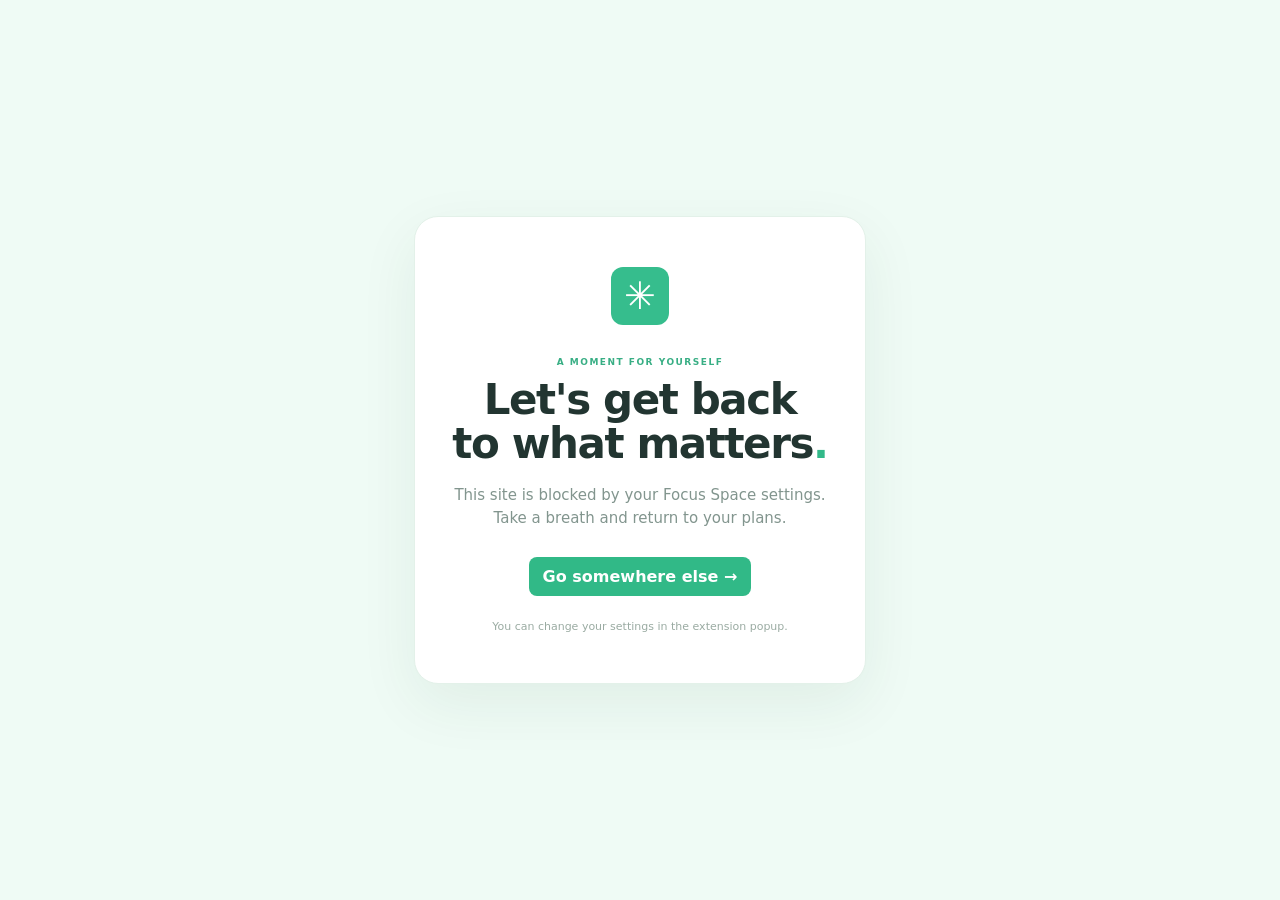
==== src/blocked/index.html @ 11a3bd18 "Upgrade extension with focus dashboard and blocking controls" ====
<!doctype html><html lang="en"><head><meta charset="utf-8"><meta name="viewport" content="width=device-width, initial-scale=1"><title>Time to focus</title><link rel="stylesheet" href="../styles/main.css"></head><body class="blocked"><main class="blocked-card"><div class="blocked-icon">✳</div><span class="eyebrow">A MOMENT FOR YOURSELF</span><h1>Let's get back<br>to what matters<span>.</span></h1><p>This site is blocked by your Focus Space settings. Take a breath and return to your plans.</p><a class="primary link" href="https://www.google.com/">Go somewhere else →</a><small>You can change your settings in the extension popup.</small></main></body></html>
---- src/styles/main.css ----
:root{font-family:Inter,system-ui,-apple-system,"Segoe UI",sans-serif;color:#223531;background:#f3fbf7;font-synthesis:none}*{box-sizing:border-box}body{margin:0;width:420px}header{background:#fff;display:flex;align-items:center;justify-content:space-between;padding:18px 22px;border-bottom:1px solid #e4efea}.brand{display:flex;gap:10px;align-items:center}.logo,.blocked-icon{display:grid;place-items:center;background:#36bd8d;color:white;border-radius:12px;width:37px;height:37px;font-size:26px}.brand strong{font-size:18px;letter-spacing:-.7px}.brand strong span,h1 span,footer span{color:#32b989}.brand small{display:block;font-size:8px;letter-spacing:1.2px;color:#8ca29a;font-weight:700}.badge,.pill{font-size:10px;font-weight:800;color:#279b73;background:#e8f8f0;padding:7px 9px;border-radius:30px}.badge{letter-spacing:.7px}main{padding:20px 22px}.intro{display:flex;justify-content:space-between;align-items:center;padding:5px 0 20px}.eyebrow{font-size:9px;letter-spacing:1.5px;color:#38ae84;font-weight:800}h1{font-size:31px;letter-spacing:-1.4px;line-height:1.05;margin:9px 0}p{color:#82958e;font-size:12px;line-height:1.5;margin:4px 0}.orb{width:80px;height:80px;border-radius:50%;background:#d2f7e8;display:grid;place-items:center;color:#45c596;font-size:48px}nav{display:flex;gap:5px;border-bottom:1px solid #dcece4;margin-bottom:19px}.nav{border:0;background:none;padding:12px 13px;color:#83958e;cursor:pointer;font-weight:700;font-size:12px;border-bottom:2px solid transparent}.nav.active{color:#1e9d71;border-color:#32bd8d}.section-title{display:flex;align-items:center;justify-content:space-between;margin-bottom:16px}h2{font-size:18px;letter-spacing:-.5px;margin:0}h3{font-size:13px;margin:20px 0 10px}form,.stat{background:#fff;border:1px solid #e5efe9;border-radius:14px;padding:15px;box-shadow:0 8px 22px #1b5c3b0b}label{display:block;font-size:10px;font-weight:750;color:#657d72;margin:0 0 6px}.row,.fields{display:flex;gap:8px}.fields{margin-top:12px}.fields>div{flex:1;min-width:0}input:not([type=checkbox]),select{width:100%;border:1px solid #dce9e2;background:#fafdfa;border-radius:8px;padding:10px;color:#2c4339;font:inherit;font-size:12px;outline:none}input:focus,select:focus{border-color:#37bf90}.primary{background:#31b987;color:white;border:0;border-radius:8px;padding:10px 14px;white-space:nowrap;font-weight:750;cursor:pointer}.primary:hover{background:#279f75}#message{color:#258d6a;margin:5px 0 0}.days{display:flex;gap:5px}.day{position:relative;border-radius:50%;background:#eef5f1;width:31px;height:31px;display:grid;place-items:center;cursor:pointer}.day:has(input:checked){background:#34bd8c;color:white}.day input{position:absolute;opacity:0}.list{margin-top:12px}.item{display:flex;align-items:center;gap:10px;background:#fff;border:1px solid #e5efe9;border-radius:12px;padding:11px;margin-bottom:8px}.site-icon{width:37px;height:37px;flex:none;display:grid;place-items:center;border-radius:10px;background:#eaf9f1;color:#2eaa7e;font-weight:800}.item-info{min-width:0;flex:1}.item-info strong{display:block;font-size:12px;overflow-wrap:anywhere}.item-info small{display:block;color:#91a29a;font-size:10px;margin-top:4px;overflow-wrap:anywhere}.remove,.text-button{border:0;background:none;color:#a0aea7;font-size:11px;cursor:pointer}.remove:hover,.text-button:hover{color:#d15f5f}.empty,.note{font-size:11px;color:#8da097;padding:14px;text-align:center}.note{text-align:left;background:#e5f8ef;border-radius:9px}.toggle{accent-color:#31b987;width:19px;height:19px}.stat span,.stat small{display:block;color:#8aa097;font-size:10px}.stat strong{display:block;font-size:29px;margin:6px 0}.chart{height:100px;display:flex;align-items:end;gap:12px;padding:6px 10px 0;border-bottom:1px solid #e0eee6}.bar-column{height:100%;flex:1;display:flex;align-items:center;flex-direction:column;justify-content:end}.bar{width:100%;max-width:25px;background:#47c596;border-radius:5px 5px 0 0}.bar-column small{font-size:9px;color:#91a29a;margin:5px}.usage-row{display:flex;justify-content:space-between;font-size:11px;padding:8px 2px;border-bottom:1px solid #edf3ef}footer{font-size:10px;color:#a2b3a9;margin-top:25px;text-align:center}.blocked{width:auto;min-height:100vh;display:grid;place-items:center;background:#effbf5}.blocked-card{max-width:510px;text-align:center;padding:50px 35px;background:white;border:1px solid #e3f1e9;border-radius:24px;box-shadow:0 20px 60px #164d2e12}.blocked-icon{margin:0 auto 25px;width:58px;height:58px;font-size:38px}.blocked h1{font-size:42px}.blocked p{font-size:15px;max-width:380px;margin:18px auto 28px}.link{display:inline-block;text-decoration:none}.blocked small{display:block;color:#9aaba2;margin-top:24px;font-size:11px}[hidden]{display:none!important}
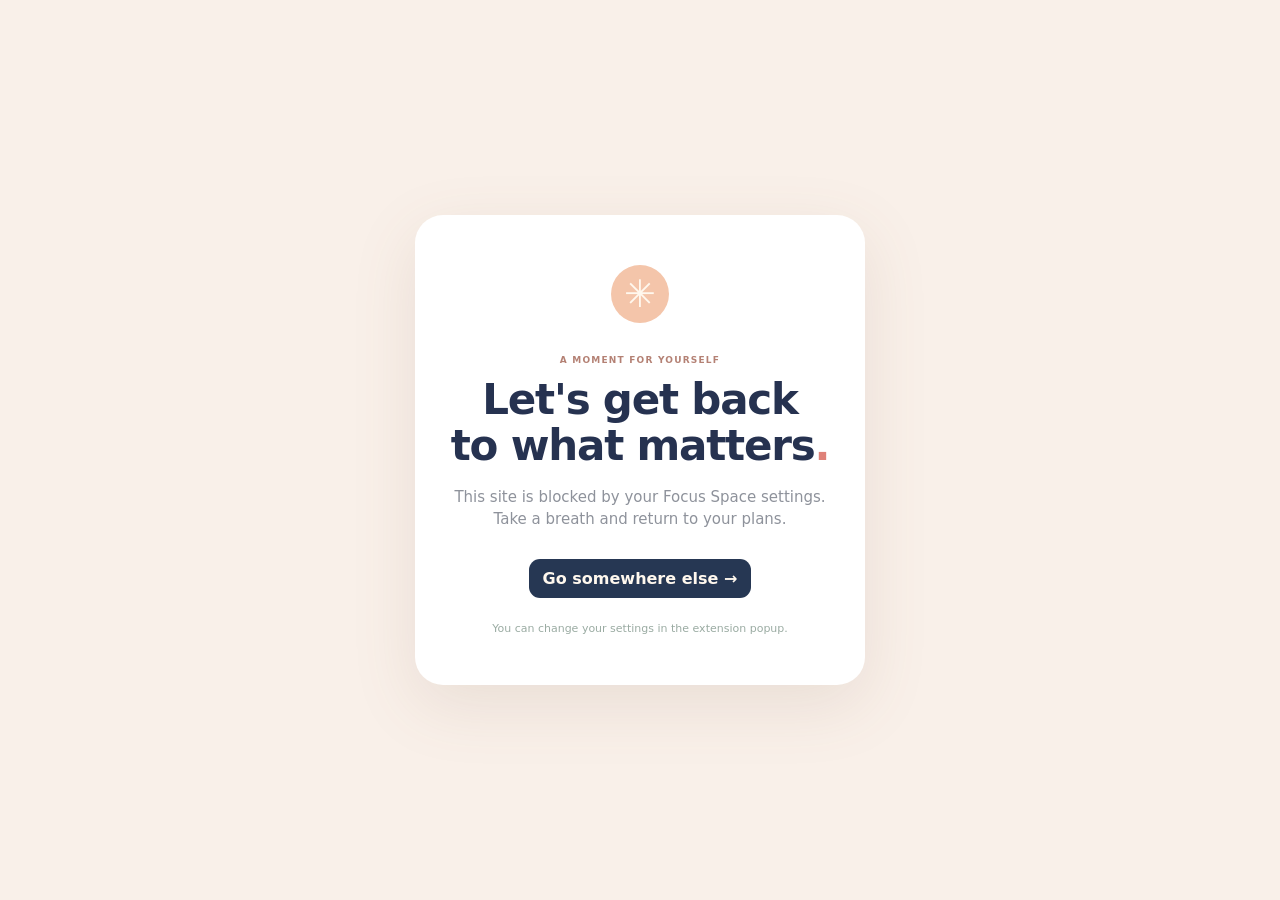
==== commit 0db6e32d: "Refresh focus dashboard with pastel styling" ====
--- a/src/blocked/index.html
+++ b/src/blocked/index.html
@@ -1 +1 @@
-<!doctype html><html lang="en"><head><meta charset="utf-8"><meta name="viewport" content="width=device-width, initial-scale=1"><title>Time to focus</title><link rel="stylesheet" href="../styles/main.css"></head><body class="blocked"><main class="blocked-card"><div class="blocked-icon">✳</div><span class="eyebrow">A MOMENT FOR YOURSELF</span><h1>Let's get back<br>to what matters<span>.</span></h1><p>This site is blocked by your Focus Space settings. Take a breath and return to your plans.</p><a class="primary link" href="https://www.google.com/">Go somewhere else →</a><small>You can change your settings in the extension popup.</small></main></body></html>
+<!doctype html><html lang="en"><head><meta charset="utf-8"><meta name="viewport" content="width=device-width, initial-scale=1"><title>Time to focus</title><link rel="stylesheet" href="../styles/main.css"><link rel="stylesheet" href="../styles/pastel.css"></head><body class="blocked"><main class="blocked-card"><div class="blocked-icon">✳</div><span class="eyebrow">A MOMENT FOR YOURSELF</span><h1>Let's get back<br>to what matters<span>.</span></h1><p>This site is blocked by your Focus Space settings. Take a breath and return to your plans.</p><a class="primary link" href="https://www.google.com/">Go somewhere else →</a><small>You can change your settings in the extension popup.</small></main></body></html>
--- a/src/styles/pastel.css
+++ b/src/styles/pastel.css
@@ -0,0 +1,2 @@
+/* A soft, playful layer inspired by wellness dashboards. */
+:root{color:#292c3b;background:#fbf7f4}body{background:#fbf7f4}header{background:#fbf7f4;border:0;padding:20px 22px 14px}.brand{gap:9px}.logo{border-radius:50%;background:#263250;color:#fff3da;width:38px;height:38px;font-size:22px}.brand strong{font-size:18px;color:#263250}.brand strong span,h1 span,footer span{color:#df8178}.brand small{color:#a59998;letter-spacing:1px}.badge{background:#f6e6dd;color:#af7b70;font-size:9px;letter-spacing:.5px}main{padding:8px 18px 18px}.intro{position:relative;overflow:hidden;min-height:164px;background:#dcebc9;border-radius:22px;padding:23px 20px;margin-bottom:14px}.intro:before{content:"";position:absolute;width:165px;height:165px;right:-24px;bottom:-85px;border-radius:50%;background:#bbd7ab}.intro:after{content:"✦";position:absolute;right:35px;top:24px;color:#fef7de;font-size:18px}.intro>div:first-child{position:relative;z-index:1}.eyebrow{color:#718b69;font-size:9px;letter-spacing:1.2px}h1{color:#263250;font-size:29px;letter-spacing:-1.2px;line-height:1.08;margin:10px 0}.intro p{color:#687d69;max-width:195px;font-size:11px}.orb{position:absolute;right:23px;bottom:21px;width:76px;height:76px;border:8px solid #f5f8e5;background:#f4c5aa;color:#fff8e8;font-size:36px;box-shadow:0 7px 0 #bbd7ab}.orb span{transform:rotate(-15deg)}nav{background:#fff;border:1px solid #f0e9e4;padding:5px;border-radius:15px;gap:3px;margin-bottom:20px;box-shadow:0 5px 20px #5f4c4210}.nav{flex:1;border:0;border-radius:11px;padding:10px 6px;color:#9a9ba5;font-size:11px}.nav.active{border:0;color:#344158;background:#f9e9df}.section-title{margin:0 3px 14px}h2{font-size:18px;color:#263250}h3{color:#374158}.section-title p{color:#9a9aa1}.pill{background:#e7f1dc;color:#718b69}form,.stat{border:0;background:#fff;border-radius:19px;padding:17px;box-shadow:0 7px 22px #7661550d}label{color:#6d7180;font-size:10px}input:not([type=checkbox]),select{background:#faf8f6;border-color:#eee9e6;border-radius:11px;color:#344158}input:focus,select:focus{border-color:#c7dcae}.primary{background:#263753;border-radius:11px;color:#fff8ee}.primary:hover{background:#435675}#message{color:#b66d68}.day{background:#f7f2ef;color:#85868c}.day:has(input:checked){background:#a7c990;color:#263753}.item{border:0;border-radius:16px;box-shadow:0 5px 18px #715b5010;padding:12px}.item:nth-child(4n+1) .site-icon{background:#f9dfd8;color:#ba776e}.item:nth-child(4n+2) .site-icon{background:#dceef0;color:#6c9ca2}.item:nth-child(4n+3) .site-icon{background:#f8e9ca;color:#aa8d59}.item:nth-child(4n+4) .site-icon{background:#e4efd8;color:#78996d}.site-icon{border-radius:12px}.item-info strong{color:#344158}.item-info small,.empty{color:#a3a1a5}.note{background:#f9e9df;color:#987e76;border-radius:13px}.toggle{accent-color:#98bf86}.stat{background:#dceef0}.stat span,.stat small{color:#748f98}.stat strong{color:#263753}.bar{background:#a6c994;border-radius:8px 8px 0 0}.chart{border-color:#ede6e1}.usage-row{border-color:#f1eae6}.blocked{background:#f9f0e9}.blocked-card{border:0;border-radius:28px;box-shadow:0 20px 65px #7c5f5020}.blocked-icon{background:#f4c5aa;color:#fff8ee;border-radius:50%}.blocked .eyebrow{color:#b48174}.blocked h1 span{color:#df8178}.blocked p{color:#8e929b}footer{color:#b3a7a2}
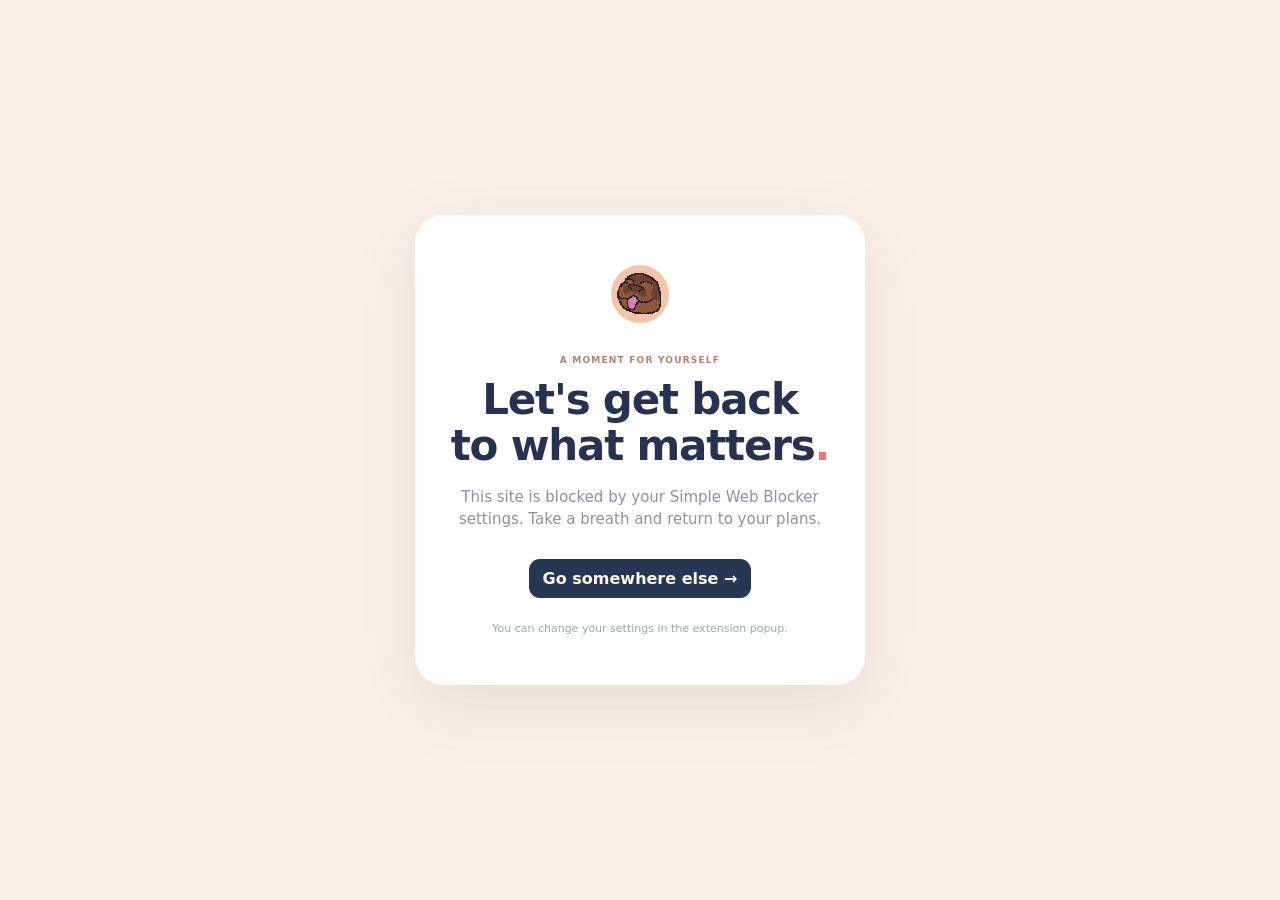
==== commit fb979c8d: "Add mascot branding for Simple Web Blocker" ====
--- a/src/blocked/index.html
+++ b/src/blocked/index.html
@@ -1 +1 @@
-<!doctype html><html lang="en"><head><meta charset="utf-8"><meta name="viewport" content="width=device-width, initial-scale=1"><title>Time to focus</title><link rel="stylesheet" href="../styles/main.css"><link rel="stylesheet" href="../styles/pastel.css"></head><body class="blocked"><main class="blocked-card"><div class="blocked-icon">✳</div><span class="eyebrow">A MOMENT FOR YOURSELF</span><h1>Let's get back<br>to what matters<span>.</span></h1><p>This site is blocked by your Focus Space settings. Take a breath and return to your plans.</p><a class="primary link" href="https://www.google.com/">Go somewhere else →</a><small>You can change your settings in the extension popup.</small></main></body></html>
+<!doctype html><html lang="en"><head><meta charset="utf-8"><meta name="viewport" content="width=device-width, initial-scale=1"><title>Time to focus</title><link rel="stylesheet" href="../styles/main.css"><link rel="stylesheet" href="../styles/pastel.css"></head><body class="blocked"><main class="blocked-card"><img class="blocked-icon mascot" src="../../assets/icons/logo.png" alt=""><span class="eyebrow">A MOMENT FOR YOURSELF</span><h1>Let's get back<br>to what matters<span>.</span></h1><p>This site is blocked by your Simple Web Blocker settings. Take a breath and return to your plans.</p><a class="primary link" href="https://www.google.com/">Go somewhere else →</a><small>You can change your settings in the extension popup.</small></main></body></html>
--- a/src/styles/pastel.css
+++ b/src/styles/pastel.css
@@ -1,2 +1,3 @@
 /* A soft, playful layer inspired by wellness dashboards. */
 :root{color:#292c3b;background:#fbf7f4}body{background:#fbf7f4}header{background:#fbf7f4;border:0;padding:20px 22px 14px}.brand{gap:9px}.logo{border-radius:50%;background:#263250;color:#fff3da;width:38px;height:38px;font-size:22px}.brand strong{font-size:18px;color:#263250}.brand strong span,h1 span,footer span{color:#df8178}.brand small{color:#a59998;letter-spacing:1px}.badge{background:#f6e6dd;color:#af7b70;font-size:9px;letter-spacing:.5px}main{padding:8px 18px 18px}.intro{position:relative;overflow:hidden;min-height:164px;background:#dcebc9;border-radius:22px;padding:23px 20px;margin-bottom:14px}.intro:before{content:"";position:absolute;width:165px;height:165px;right:-24px;bottom:-85px;border-radius:50%;background:#bbd7ab}.intro:after{content:"✦";position:absolute;right:35px;top:24px;color:#fef7de;font-size:18px}.intro>div:first-child{position:relative;z-index:1}.eyebrow{color:#718b69;font-size:9px;letter-spacing:1.2px}h1{color:#263250;font-size:29px;letter-spacing:-1.2px;line-height:1.08;margin:10px 0}.intro p{color:#687d69;max-width:195px;font-size:11px}.orb{position:absolute;right:23px;bottom:21px;width:76px;height:76px;border:8px solid #f5f8e5;background:#f4c5aa;color:#fff8e8;font-size:36px;box-shadow:0 7px 0 #bbd7ab}.orb span{transform:rotate(-15deg)}nav{background:#fff;border:1px solid #f0e9e4;padding:5px;border-radius:15px;gap:3px;margin-bottom:20px;box-shadow:0 5px 20px #5f4c4210}.nav{flex:1;border:0;border-radius:11px;padding:10px 6px;color:#9a9ba5;font-size:11px}.nav.active{border:0;color:#344158;background:#f9e9df}.section-title{margin:0 3px 14px}h2{font-size:18px;color:#263250}h3{color:#374158}.section-title p{color:#9a9aa1}.pill{background:#e7f1dc;color:#718b69}form,.stat{border:0;background:#fff;border-radius:19px;padding:17px;box-shadow:0 7px 22px #7661550d}label{color:#6d7180;font-size:10px}input:not([type=checkbox]),select{background:#faf8f6;border-color:#eee9e6;border-radius:11px;color:#344158}input:focus,select:focus{border-color:#c7dcae}.primary{background:#263753;border-radius:11px;color:#fff8ee}.primary:hover{background:#435675}#message{color:#b66d68}.day{background:#f7f2ef;color:#85868c}.day:has(input:checked){background:#a7c990;color:#263753}.item{border:0;border-radius:16px;box-shadow:0 5px 18px #715b5010;padding:12px}.item:nth-child(4n+1) .site-icon{background:#f9dfd8;color:#ba776e}.item:nth-child(4n+2) .site-icon{background:#dceef0;color:#6c9ca2}.item:nth-child(4n+3) .site-icon{background:#f8e9ca;color:#aa8d59}.item:nth-child(4n+4) .site-icon{background:#e4efd8;color:#78996d}.site-icon{border-radius:12px}.item-info strong{color:#344158}.item-info small,.empty{color:#a3a1a5}.note{background:#f9e9df;color:#987e76;border-radius:13px}.toggle{accent-color:#98bf86}.stat{background:#dceef0}.stat span,.stat small{color:#748f98}.stat strong{color:#263753}.bar{background:#a6c994;border-radius:8px 8px 0 0}.chart{border-color:#ede6e1}.usage-row{border-color:#f1eae6}.blocked{background:#f9f0e9}.blocked-card{border:0;border-radius:28px;box-shadow:0 20px 65px #7c5f5020}.blocked-icon{background:#f4c5aa;color:#fff8ee;border-radius:50%}.blocked .eyebrow{color:#b48174}.blocked h1 span{color:#df8178}.blocked p{color:#8e929b}footer{color:#b3a7a2}
+:is(img.mascot){object-fit:contain;image-rendering:pixelated}.brand img.mascot{background:#f9e9df;padding:2px}.orb img.mascot{width:100%;height:100%;padding:3px}.blocked-card img.mascot{padding:4px}
